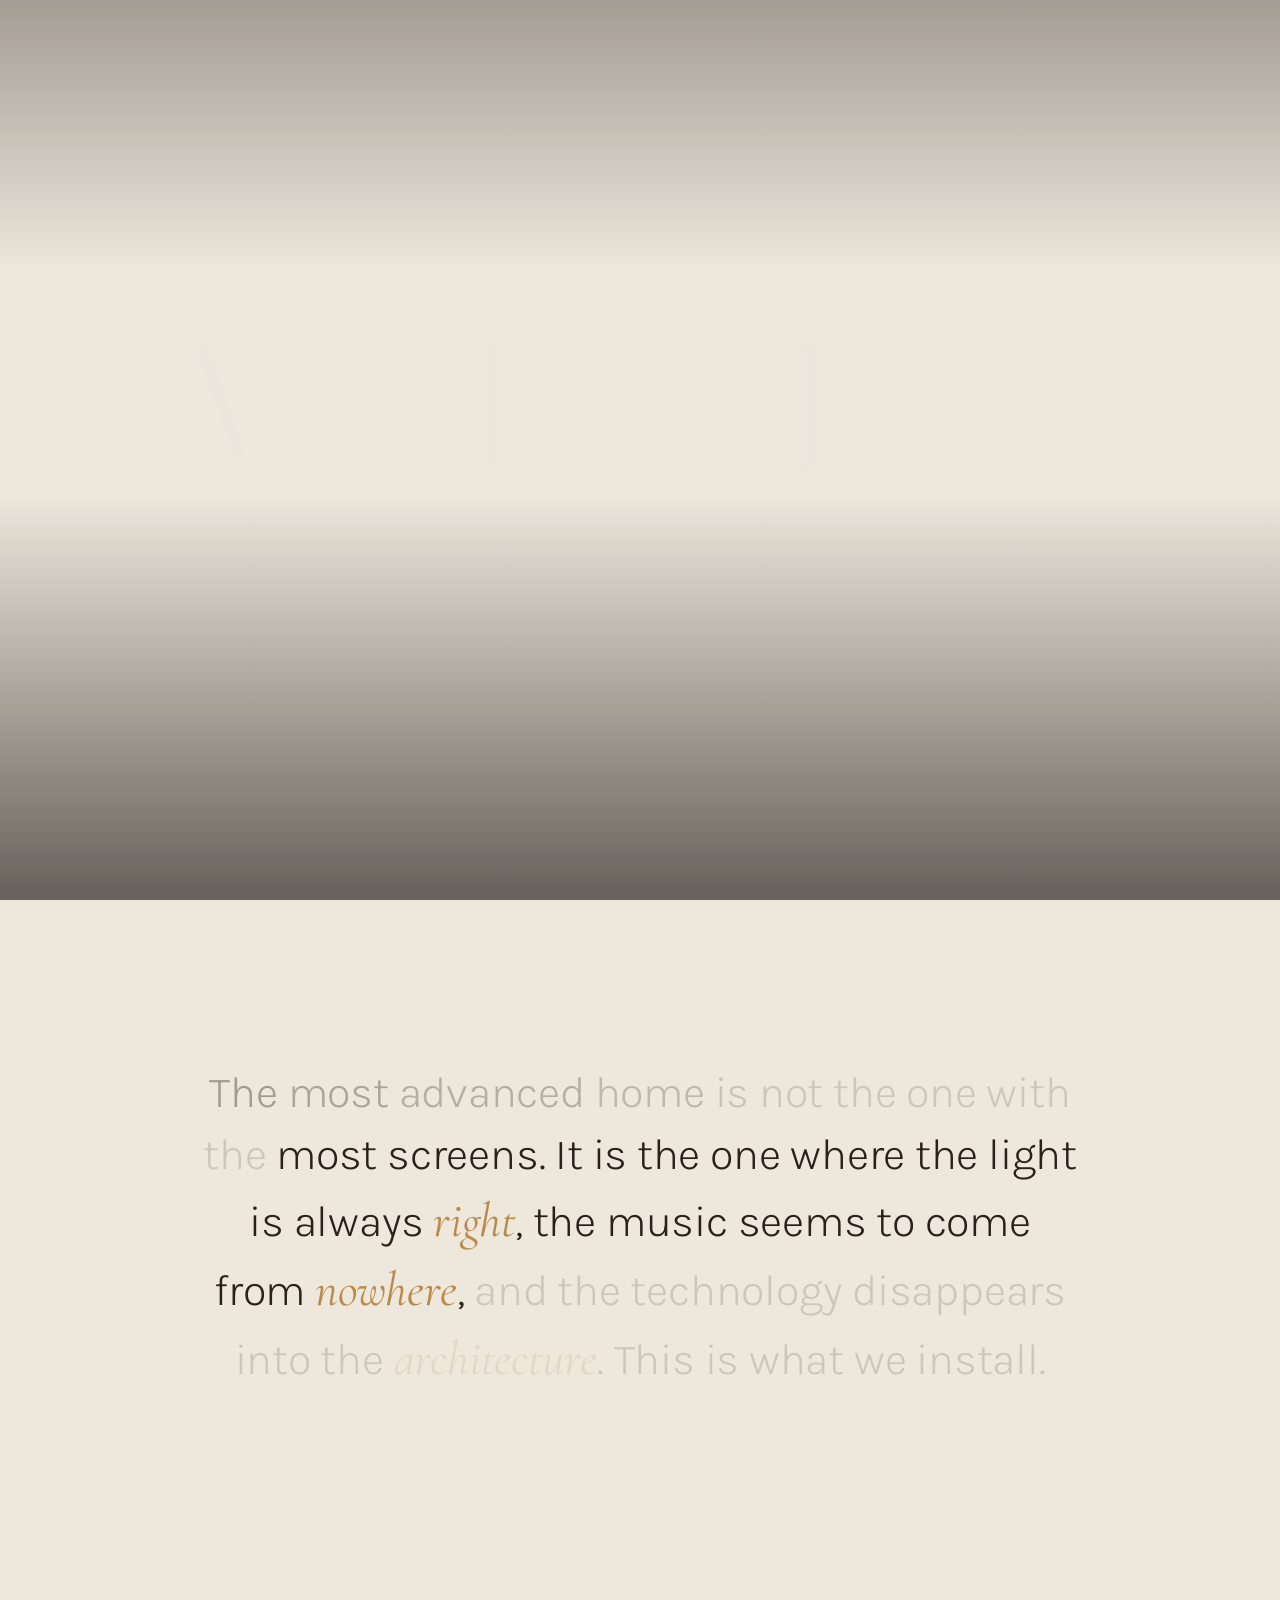
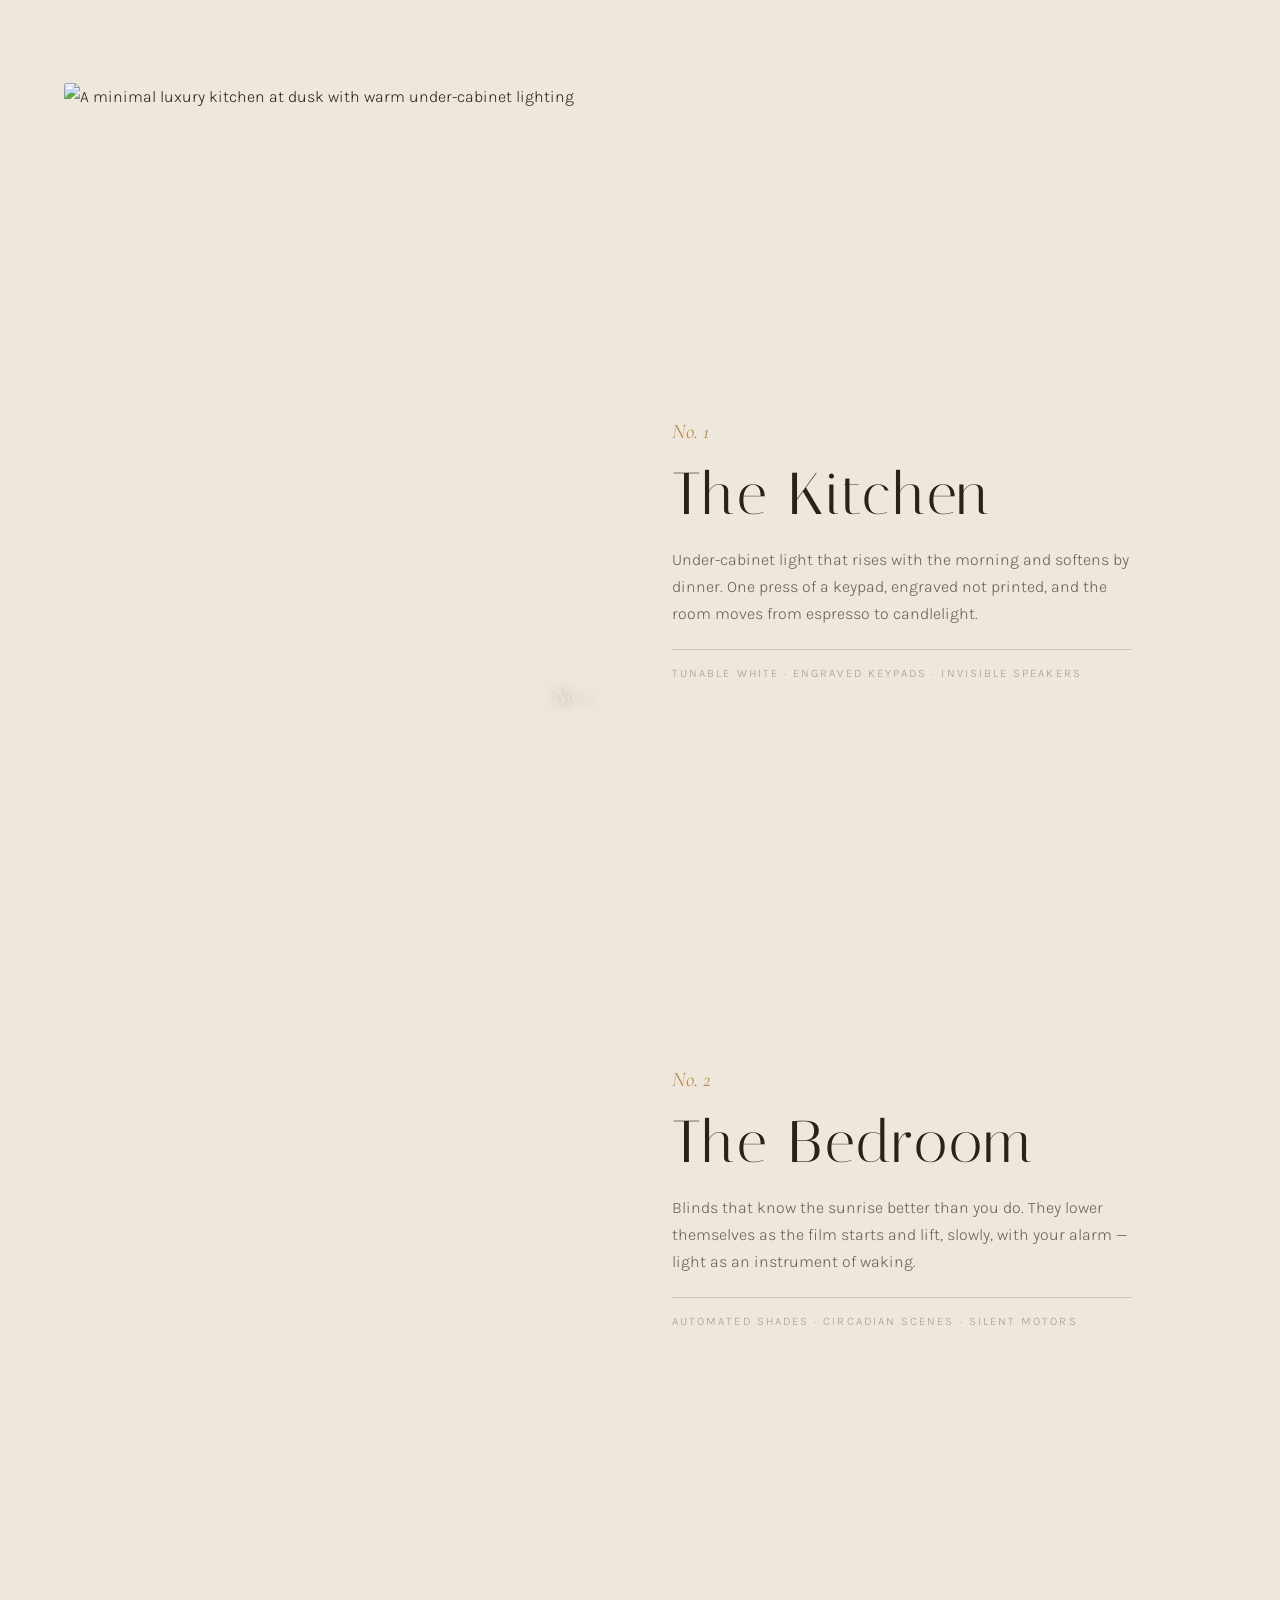
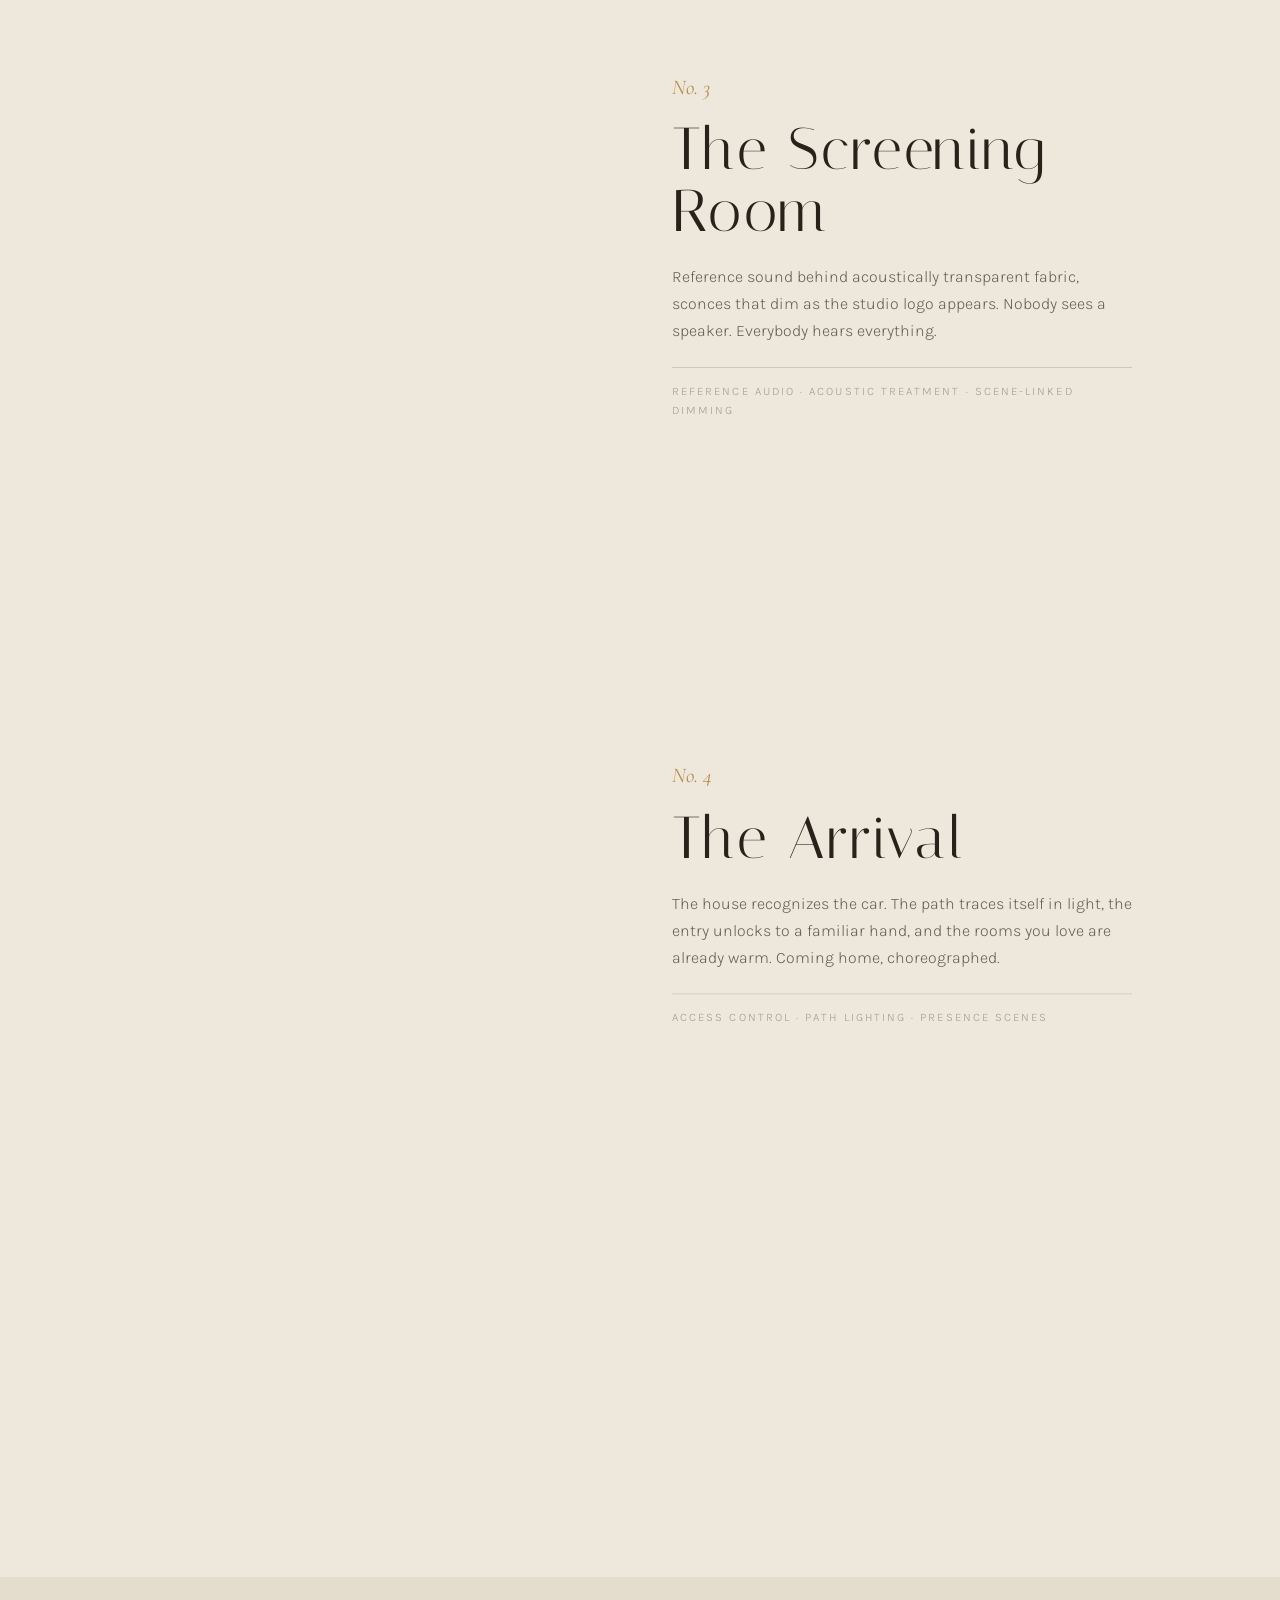
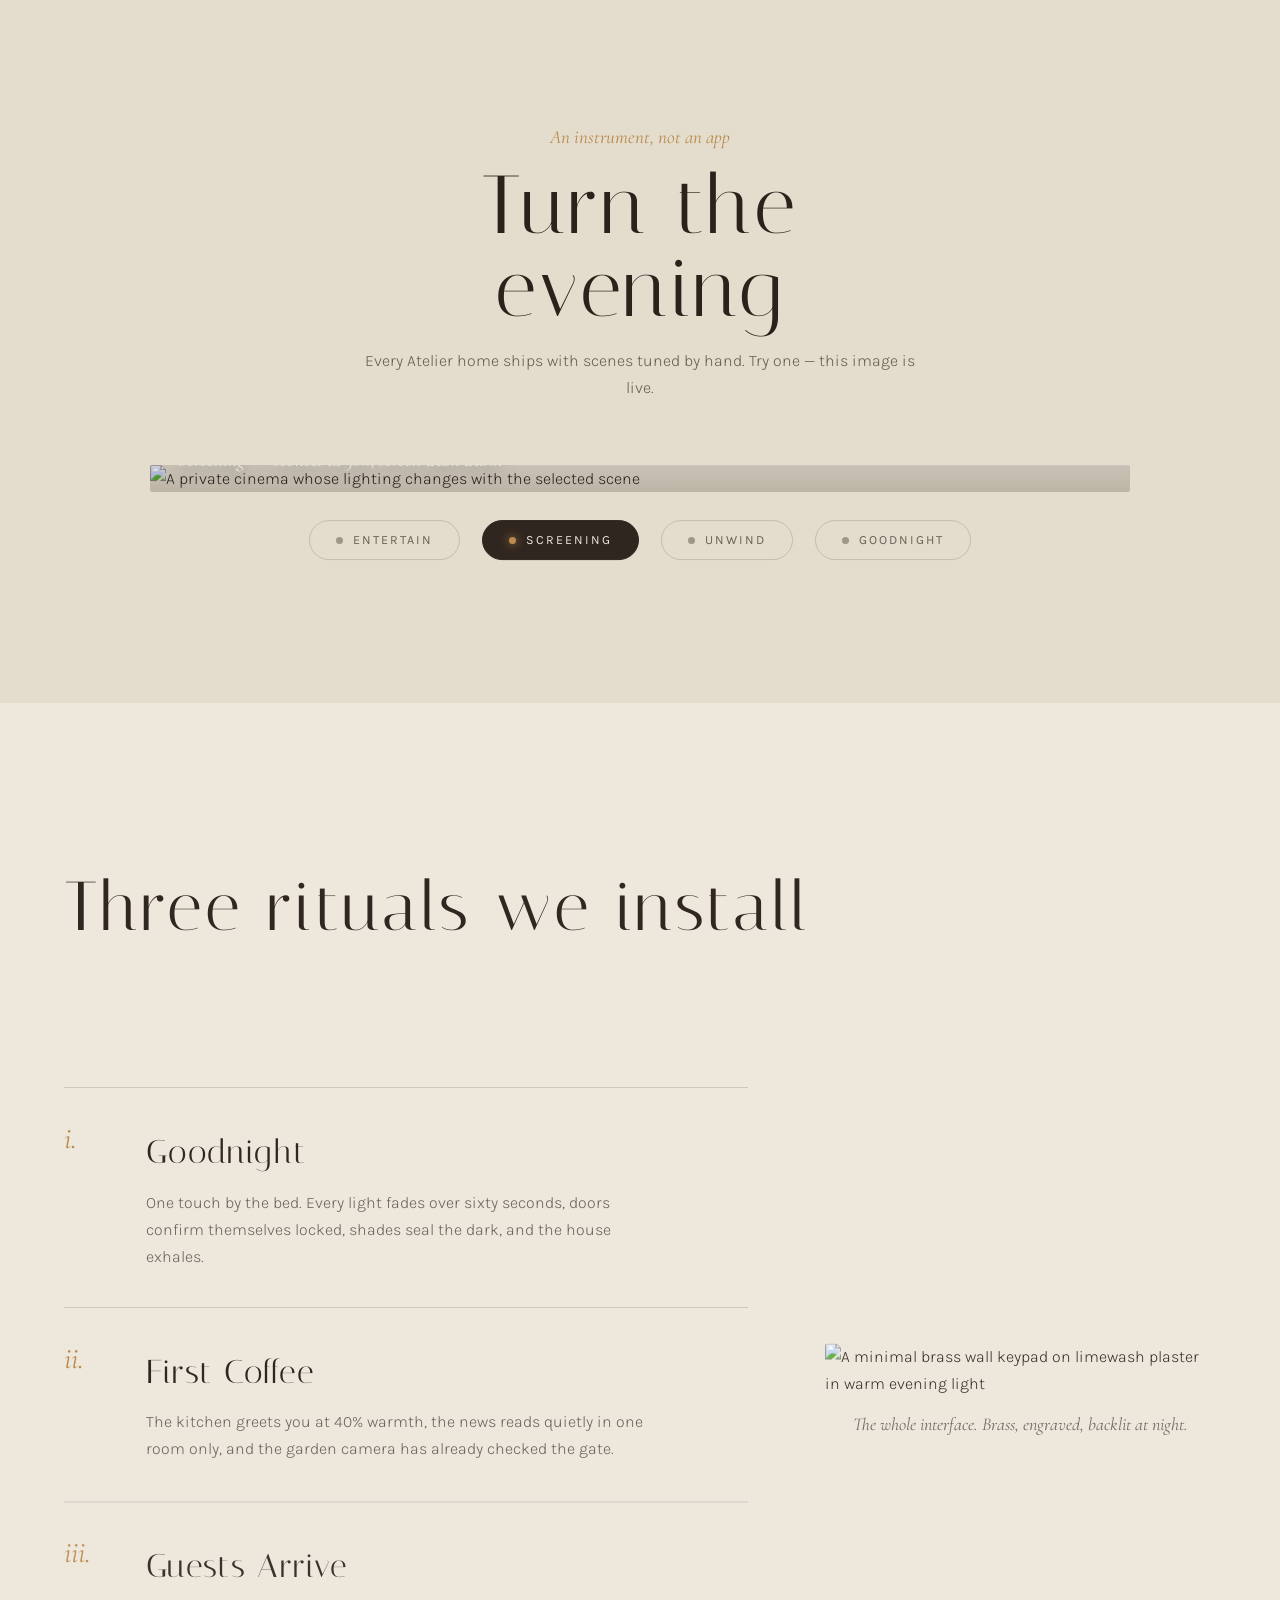
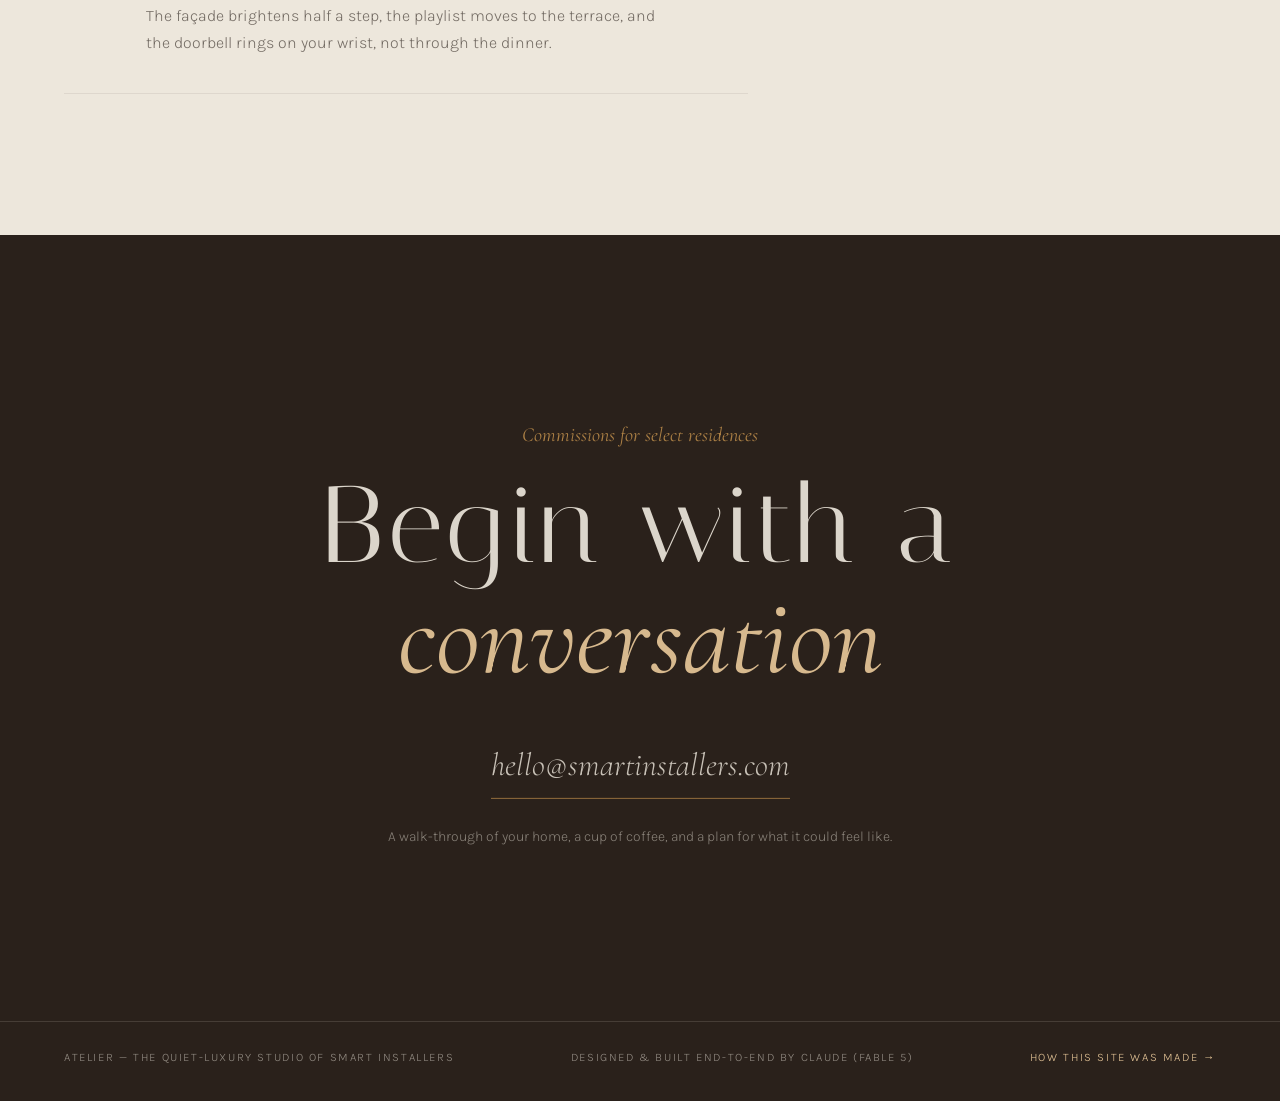
==== atelier/index.html @ b45064ba "Site 3 (Atelier) + guides for sites 2-3; install ffmpeg in CI; add hero video to manifest Co-Authore" ====
<!DOCTYPE html>
<html lang="en">
<head>
<meta charset="UTF-8">
<meta name="viewport" content="width=device-width, initial-scale=1.0">
<title>Atelier — Smart Installers | Technology You Feel, Not See</title>
<meta name="description" content="Atelier is the quiet-luxury face of Smart Installers: whole-home lighting scenes, invisible sound, effortless security. Technology you feel, not see.">
<meta property="og:title" content="Atelier — by Smart Installers">
<meta property="og:description" content="Technology you feel, not see.">
<meta property="og:image" content="./assets/hero-living.jpg">
<meta property="og:type" content="website">
<link rel="icon" href="data:image/svg+xml,%3Csvg xmlns='http://www.w3.org/2000/svg' viewBox='0 0 64 64'%3E%3Crect width='64' height='64' rx='32' fill='%23EDE7DC'/%3E%3Ccircle cx='32' cy='32' r='13' fill='none' stroke='%232A211B' stroke-width='2'/%3E%3Ccircle cx='32' cy='19' r='3.4' fill='%23B98A4A'/%3E%3C/svg%3E">
<link rel="preload" href="./fonts/italiana-latin-400-normal.woff2" as="font" type="font/woff2" crossorigin>
<link rel="preload" href="./fonts/cormorant-garamond-latin-400-italic.woff2" as="font" type="font/woff2" crossorigin>
<link rel="stylesheet" href="./css/main.css">
</head>
<body>

  <!-- veil intro -->
  <div class="veil" id="veil" aria-hidden="true">
    <span class="veil__word">ATELIER</span>
  </div>

  <header class="bar" id="bar">
    <a class="bar__brand" href="#top">
      <span class="bar__mark" aria-hidden="true"></span>
      ATELIER
      <span class="bar__by">by Smart Installers</span>
    </a>
    <nav class="bar__nav" aria-label="Primary">
      <a href="#rooms">Rooms</a>
      <a href="#dial">The Dial</a>
      <a href="#rituals">Rituals</a>
      <a href="./guide/">Guide</a>
      <a class="bar__cta" href="#enquire">Enquire</a>
    </nav>
  </header>

  <main id="top">

    <!-- HERO -->
    <section class="hero">
      <figure class="hero__media" id="heroMedia">
        <video class="hero__video" id="heroVideo" autoplay muted loop playsinline
               poster="./assets/hero-living.jpg" preload="metadata">
          <source src="./assets/hero-living.mp4" type="video/mp4">
        </video>
      </figure>
      <div class="hero__veil" aria-hidden="true"></div>
      <div class="hero__content">
        <p class="hero__eyebrow serif-i" id="heroEyebrow">Smart Installers presents</p>
        <h1 class="hero__title" id="heroTitle" aria-label="Atelier">
          <span>A</span><span>T</span><span>E</span><span>L</span><span>I</span><span>E</span><span>R</span>
        </h1>
        <p class="hero__line" id="heroLine">Technology you <em class="serif-i">feel</em>, not see.</p>
      </div>
      <div class="hero__foot">
        <span class="hero__foot-item">Lighting · Shade · Sound · Security</span>
        <span class="hero__foot-item hero__scroll" aria-hidden="true">Scroll<span class="hero__scroll-line"></span></span>
        <span class="hero__foot-item">Est. on quiet craftsmanship</span>
      </div>
    </section>

    <!-- INTENT -->
    <section class="intent">
      <p class="intent__text" id="intentText">
        The most advanced home is not the one with the most screens.
        It is the one where the light is always <em class="serif-i">right</em>,
        the music seems to come from <em class="serif-i">nowhere</em>,
        and the technology disappears into the <em class="serif-i">architecture</em>.
        This is what we install.
      </p>
    </section>

    <!-- ROOMS: sticky media + scrolling chapters -->
    <section class="rooms" id="rooms">
      <div class="rooms__media">
        <div class="rooms__frame">
          <img class="rooms__img is-active" data-room="0" src="./assets/kitchen.jpg" alt="A minimal luxury kitchen at dusk with warm under-cabinet lighting">
          <img class="rooms__img" data-room="1" src="./assets/bedroom.jpg" alt="A serene bedroom at golden hour with automated blinds half lowered">
          <img class="rooms__img" data-room="2" src="./assets/cinema.jpg" alt="A private cinema in warm cream tones with amber sconces">
          <img class="rooms__img" data-room="3" src="./assets/exterior.jpg" alt="A modern house at twilight with warm light in the windows">
          <span class="rooms__counter serif-i" id="roomsCounter">No. 1</span>
        </div>
      </div>
      <div class="rooms__chapters">
        <article class="chapter" data-room="0">
          <span class="chapter__no serif-i">No. 1</span>
          <h2 class="chapter__title">The Kitchen</h2>
          <p class="chapter__body">Under-cabinet light that rises with the morning and softens by dinner. One press of a keypad, engraved not printed, and the room moves from espresso to candlelight.</p>
          <span class="chapter__spec">Tunable white · Engraved keypads · Invisible speakers</span>
        </article>
        <article class="chapter" data-room="1">
          <span class="chapter__no serif-i">No. 2</span>
          <h2 class="chapter__title">The Bedroom</h2>
          <p class="chapter__body">Blinds that know the sunrise better than you do. They lower themselves as the film starts and lift, slowly, with your alarm — light as an instrument of waking.</p>
          <span class="chapter__spec">Automated shades · Circadian scenes · Silent motors</span>
        </article>
        <article class="chapter" data-room="2">
          <span class="chapter__no serif-i">No. 3</span>
          <h2 class="chapter__title">The Screening Room</h2>
          <p class="chapter__body">Reference sound behind acoustically transparent fabric, sconces that dim as the studio logo appears. Nobody sees a speaker. Everybody hears everything.</p>
          <span class="chapter__spec">Reference audio · Acoustic treatment · Scene-linked dimming</span>
        </article>
        <article class="chapter" data-room="3">
          <span class="chapter__no serif-i">No. 4</span>
          <h2 class="chapter__title">The Arrival</h2>
          <p class="chapter__body">The house recognizes the car. The path traces itself in light, the entry unlocks to a familiar hand, and the rooms you love are already warm. Coming home, choreographed.</p>
          <span class="chapter__spec">Access control · Path lighting · Presence scenes</span>
        </article>
      </div>
    </section>

    <!-- THE DIAL: interactive scene selector -->
    <section class="dial" id="dial">
      <div class="dial__head">
        <p class="dial__kicker serif-i">An instrument, not an app</p>
        <h2 class="dial__title">Turn the evening</h2>
        <p class="dial__sub">Every Atelier home ships with scenes tuned by hand. Try one — this image is live.</p>
      </div>
      <div class="dial__stage">
        <figure class="dial__media">
          <img src="./assets/cinema.jpg" alt="A private cinema whose lighting changes with the selected scene" id="dialImg">
          <div class="dial__wash" id="dialWash" aria-hidden="true"></div>
          <figcaption class="dial__caption serif-i" id="dialCaption">“Screening” — sconces at 30%, screen wash warm</figcaption>
        </figure>
        <div class="dial__controls" role="tablist" aria-label="Lighting scenes">
          <button class="scene" role="tab" aria-selected="false" data-scene="entertain">
            <span class="scene__dot" aria-hidden="true"></span>Entertain
          </button>
          <button class="scene is-active" role="tab" aria-selected="true" data-scene="screening">
            <span class="scene__dot" aria-hidden="true"></span>Screening
          </button>
          <button class="scene" role="tab" aria-selected="false" data-scene="unwind">
            <span class="scene__dot" aria-hidden="true"></span>Unwind
          </button>
          <button class="scene" role="tab" aria-selected="false" data-scene="goodnight">
            <span class="scene__dot" aria-hidden="true"></span>Goodnight
          </button>
        </div>
      </div>
    </section>

    <!-- RITUALS -->
    <section class="rituals" id="rituals">
      <h2 class="rituals__title">Three rituals we install</h2>
      <ol class="rituals__list">
        <li class="ritual">
          <span class="ritual__no serif-i">i.</span>
          <div>
            <h3 class="ritual__name">Goodnight</h3>
            <p class="ritual__body">One touch by the bed. Every light fades over sixty seconds, doors confirm themselves locked, shades seal the dark, and the house exhales.</p>
          </div>
        </li>
        <li class="ritual">
          <span class="ritual__no serif-i">ii.</span>
          <div>
            <h3 class="ritual__name">First Coffee</h3>
            <p class="ritual__body">The kitchen greets you at 40% warmth, the news reads quietly in one room only, and the garden camera has already checked the gate.</p>
          </div>
        </li>
        <li class="ritual">
          <span class="ritual__no serif-i">iii.</span>
          <div>
            <h3 class="ritual__name">Guests Arrive</h3>
            <p class="ritual__body">The façade brightens half a step, the playlist moves to the terrace, and the doorbell rings on your wrist, not through the dinner.</p>
          </div>
        </li>
      </ol>
      <figure class="rituals__aside">
        <img src="./assets/keypad.jpg" alt="A minimal brass wall keypad on limewash plaster in warm evening light" loading="lazy">
        <figcaption class="serif-i">The whole interface. Brass, engraved, backlit at night.</figcaption>
      </figure>
    </section>

    <!-- ENQUIRE -->
    <section class="enquire" id="enquire">
      <p class="enquire__kicker serif-i">Commissions for select residences</p>
      <h2 class="enquire__title">Begin with a<br><em class="serif-i">conversation</em></h2>
      <a class="enquire__link" href="mailto:hello@smartinstallers.com">
        hello@smartinstallers.com
        <span class="enquire__underline" aria-hidden="true"></span>
      </a>
      <p class="enquire__note">A walk-through of your home, a cup of coffee, and a plan for what it could feel like.</p>
    </section>

  </main>

  <footer class="foot">
    <span>ATELIER — the quiet-luxury studio of Smart Installers</span>
    <span>Designed &amp; built end-to-end by Claude (Fable 5)</span>
    <a href="./guide/">How this site was made →</a>
  </footer>

  <script src="./vendor/gsap.min.js"></script>
  <script src="./vendor/ScrollTrigger.min.js"></script>
  <script src="./vendor/SplitText.min.js"></script>
  <script src="./vendor/lenis.min.js"></script>
  <script src="./js/app.js"></script>
</body>
</html>
---- atelier/css/main.css ----
/* ============================================================
   ATELIER — Smart Installers
   Quiet luxury. Bone, espresso, sage, candle-amber.
   Italiana / Cormorant Garamond / Karla.
   ============================================================ */

@font-face {
  font-family: 'Italiana';
  src: url('../fonts/italiana-latin-400-normal.woff2') format('woff2');
  font-weight: 400;
  font-display: swap;
}
@font-face {
  font-family: 'Cormorant Garamond';
  src: url('../fonts/cormorant-garamond-latin-300-normal.woff2') format('woff2');
  font-weight: 300;
  font-display: swap;
}
@font-face {
  font-family: 'Cormorant Garamond';
  src: url('../fonts/cormorant-garamond-latin-400-normal.woff2') format('woff2');
  font-weight: 400;
  font-display: swap;
}
@font-face {
  font-family: 'Cormorant Garamond';
  src: url('../fonts/cormorant-garamond-latin-300-italic.woff2') format('woff2');
  font-weight: 300;
  font-style: italic;
  font-display: swap;
}
@font-face {
  font-family: 'Cormorant Garamond';
  src: url('../fonts/cormorant-garamond-latin-400-italic.woff2') format('woff2');
  font-weight: 400;
  font-style: italic;
  font-display: swap;
}
@font-face {
  font-family: 'Karla';
  src: url('../fonts/karla-latin-300-normal.woff2') format('woff2');
  font-weight: 300;
  font-display: swap;
}
@font-face {
  font-family: 'Karla';
  src: url('../fonts/karla-latin-400-normal.woff2') format('woff2');
  font-weight: 400;
  font-display: swap;
}
@font-face {
  font-family: 'Karla';
  src: url('../fonts/karla-latin-500-normal.woff2') format('woff2');
  font-weight: 500;
  font-display: swap;
}

:root {
  --bone: #ede7dc;
  --bone-deep: #e4dccd;
  --espresso: #2a211b;
  --espresso-soft: rgba(42, 33, 27, 0.68);
  --espresso-faint: rgba(42, 33, 27, 0.38);
  --sage: #8a9b8e;
  --amber: #b98a4a;
  --hairline: rgba(42, 33, 27, 0.16);
  --display: 'Italiana', serif;
  --serif: 'Cormorant Garamond', serif;
  --sans: 'Karla', sans-serif;
  --gutter: clamp(20px, 5vw, 80px);
  --ease-soft: cubic-bezier(0.25, 1, 0.5, 1);
}

* { margin: 0; padding: 0; box-sizing: border-box; }

body {
  background: var(--bone);
  color: var(--espresso);
  font-family: var(--sans);
  font-weight: 300;
  font-size: 16px;
  line-height: 1.7;
  -webkit-font-smoothing: antialiased;
  overflow-x: clip;
}

::selection { background: var(--amber); color: var(--bone); }

.serif-i { font-family: var(--serif); font-style: italic; font-weight: 400; }

/* ---------- veil intro ---------- */
.veil {
  position: fixed;
  inset: 0;
  z-index: 200;
  background: var(--bone);
  display: grid;
  place-items: center;
}
.veil__word {
  font-family: var(--display);
  font-size: clamp(30px, 5vw, 54px);
  letter-spacing: 0.55em;
  padding-left: 0.55em;
  color: var(--espresso);
}

/* ---------- bar ---------- */
.bar {
  position: fixed;
  top: 0; left: 0; right: 0;
  z-index: 100;
  display: flex;
  align-items: center;
  justify-content: space-between;
  gap: 20px;
  padding: 20px var(--gutter);
  transition: background 0.5s, box-shadow 0.5s, padding 0.5s;
}
.bar.is-scrolled {
  background: rgba(237, 231, 220, 0.92);
  backdrop-filter: blur(12px);
  box-shadow: 0 1px 0 var(--hairline);
  padding: 14px var(--gutter);
}
.bar__brand {
  display: flex;
  align-items: baseline;
  gap: 12px;
  text-decoration: none;
  color: var(--espresso);
  font-family: var(--display);
  font-size: 20px;
  letter-spacing: 0.35em;
}
.bar__mark {
  width: 9px; height: 9px;
  border-radius: 50%;
  border: 1.4px solid var(--amber);
  align-self: center;
}
.bar__by {
  font-family: var(--serif);
  font-style: italic;
  font-size: 14px;
  letter-spacing: 0.02em;
  color: var(--espresso-soft);
  text-transform: none;
}
.bar__nav { display: flex; align-items: center; gap: clamp(16px, 2.6vw, 36px); }
.bar__nav a {
  color: var(--espresso-soft);
  text-decoration: none;
  font-size: 13px;
  letter-spacing: 0.16em;
  text-transform: uppercase;
  transition: color 0.3s;
}
.bar__nav a:hover { color: var(--espresso); }
.bar__cta {
  border: 1px solid var(--espresso);
  border-radius: 999px;
  padding: 9px 22px !important;
  color: var(--espresso) !important;
  transition: background 0.35s, color 0.35s !important;
}
.bar__cta:hover { background: var(--espresso); color: var(--bone) !important; }

/* ---------- hero ---------- */
.hero {
  position: relative;
  min-height: 100svh;
  display: flex;
  flex-direction: column;
  justify-content: flex-end;
  overflow: clip;
  color: var(--bone);
}
.hero__media {
  position: absolute;
  inset: 0;
}
.hero__video {
  width: 100%;
  height: 100%;
  object-fit: cover;
  transform: scale(1.06);
}
.hero__veil {
  position: absolute;
  inset: 0;
  background:
    linear-gradient(to bottom, rgba(20, 14, 10, 0.34), transparent 30%, transparent 55%, rgba(20, 14, 10, 0.62));
}
.hero__content {
  position: relative;
  text-align: center;
  padding: 0 var(--gutter);
  margin-bottom: auto;
  margin-top: auto;
}
.hero__eyebrow {
  font-size: clamp(16px, 2vw, 21px);
  color: rgba(237, 231, 220, 0.85);
  margin-bottom: 3vh;
}
.hero__title {
  font-family: var(--display);
  font-weight: 400;
  font-size: clamp(64px, 14vw, 220px);
  line-height: 1;
  letter-spacing: 0.18em;
  text-indent: 0.18em;
}
.hero__title span { display: inline-block; }
.hero__line {
  margin-top: 3vh;
  font-size: clamp(15px, 1.6vw, 19px);
  letter-spacing: 0.06em;
  color: rgba(237, 231, 220, 0.92);
}
.hero__line em { font-size: 1.25em; color: #e9c99a; }
.hero__foot {
  position: relative;
  display: flex;
  justify-content: space-between;
  align-items: flex-end;
  gap: 20px;
  padding: 0 var(--gutter) 26px;
  font-size: 11.5px;
  letter-spacing: 0.2em;
  text-transform: uppercase;
  color: rgba(237, 231, 220, 0.75);
}
.hero__scroll { display: flex; flex-direction: column; align-items: center; gap: 10px; }
.hero__scroll-line {
  width: 1px;
  height: 42px;
  background: rgba(237, 231, 220, 0.5);
  position: relative;
  overflow: hidden;
}
.hero__scroll-line::after {
  content: '';
  position: absolute;
  top: -14px; left: 0;
  width: 1px; height: 14px;
  background: var(--bone);
  animation: descend 2.2s cubic-bezier(0.25, 1, 0.5, 1) infinite;
}
@keyframes descend { to { transform: translateY(56px); } }

/* ---------- intent ---------- */
.intent {
  padding: clamp(110px, 18vh, 210px) var(--gutter);
  display: grid;
  place-items: center;
}
.intent__text {
  max-width: 880px;
  text-align: center;
  font-family: var(--sans);
  font-weight: 300;
  font-size: clamp(24px, 3.4vw, 44px);
  line-height: 1.42;
  letter-spacing: -0.005em;
}
.intent__text em { color: var(--amber); font-size: 1.12em; }
.intent__text .w { display: inline-block; }

/* ---------- rooms ---------- */
.rooms {
  display: grid;
  grid-template-columns: 1fr 1fr;
  gap: clamp(28px, 5vw, 90px);
  padding: 0 var(--gutter);
  align-items: start;
}
.rooms__media {
  position: sticky;
  top: 0;
  height: 100svh;
  display: grid;
  place-items: center;
}
.rooms__frame {
  position: relative;
  width: 100%;
  max-width: 560px;
  aspect-ratio: 3 / 3.55;
  overflow: hidden;
  border-radius: 2px;
}
.rooms__img {
  position: absolute;
  inset: 0;
  width: 100%;
  height: 100%;
  object-fit: cover;
  opacity: 0;
  transform: scale(1.08);
  transition: opacity 0.9s var(--ease-soft), transform 1.6s var(--ease-soft);
}
.rooms__img.is-active { opacity: 1; transform: scale(1); }
.rooms__counter {
  position: absolute;
  right: 18px;
  bottom: 14px;
  color: var(--bone);
  font-size: 20px;
  text-shadow: 0 1px 14px rgba(20, 14, 10, 0.6);
}
.rooms__chapters { padding: 30vh 0 40vh; }
.chapter {
  min-height: 72vh;
  display: flex;
  flex-direction: column;
  justify-content: center;
  max-width: 460px;
}
.chapter__no { color: var(--amber); font-size: 21px; margin-bottom: 14px; }
.chapter__title {
  font-family: var(--display);
  font-weight: 400;
  font-size: clamp(38px, 4.6vw, 64px);
  line-height: 1.05;
  letter-spacing: 0.04em;
  margin-bottom: 20px;
}
.chapter__body { color: var(--espresso-soft); margin-bottom: 22px; }
.chapter__spec {
  font-size: 11.5px;
  letter-spacing: 0.18em;
  text-transform: uppercase;
  color: var(--espresso-faint);
  border-top: 1px solid var(--hairline);
  padding-top: 14px;
}

/* ---------- dial ---------- */
.dial {
  padding: clamp(110px, 16vh, 190px) var(--gutter);
  background: var(--bone-deep);
}
.dial__head { text-align: center; max-width: 560px; margin: 0 auto clamp(40px, 7vh, 70px); }
.dial__kicker { color: var(--amber); font-size: 19px; margin-bottom: 10px; }
.dial__title {
  font-family: var(--display);
  font-weight: 400;
  font-size: clamp(40px, 6.4vw, 88px);
  letter-spacing: 0.05em;
  line-height: 1.02;
  margin-bottom: 16px;
}
.dial__sub { color: var(--espresso-soft); }
.dial__stage { max-width: 980px; margin: 0 auto; }
.dial__media {
  position: relative;
  overflow: hidden;
  border-radius: 2px;
}
.dial__media img { width: 100%; display: block; }
.dial__wash {
  position: absolute;
  inset: 0;
  transition: opacity 0.9s ease, background 0.9s ease;
  mix-blend-mode: multiply;
  pointer-events: none;
}
.dial__caption {
  position: absolute;
  left: 22px;
  bottom: 16px;
  color: var(--bone);
  font-size: 19px;
  text-shadow: 0 1px 16px rgba(20, 14, 10, 0.7);
  transition: opacity 0.4s;
}
.dial__controls {
  display: flex;
  justify-content: center;
  flex-wrap: wrap;
  gap: clamp(10px, 2vw, 22px);
  margin-top: 28px;
}
.scene {
  font-family: var(--sans);
  font-size: 12.5px;
  letter-spacing: 0.16em;
  text-transform: uppercase;
  color: var(--espresso-soft);
  background: none;
  border: 1px solid var(--hairline);
  border-radius: 999px;
  padding: 12px 26px;
  cursor: pointer;
  display: inline-flex;
  align-items: center;
  gap: 10px;
  transition: border-color 0.3s, color 0.3s, background 0.3s;
}
.scene__dot {
  width: 7px; height: 7px;
  border-radius: 50%;
  background: var(--espresso-faint);
  transition: background 0.3s, box-shadow 0.3s;
}
.scene:hover { border-color: var(--espresso); color: var(--espresso); }
.scene.is-active {
  background: var(--espresso);
  border-color: var(--espresso);
  color: var(--bone);
}
.scene.is-active .scene__dot { background: var(--amber); box-shadow: 0 0 10px var(--amber); }

/* ---------- rituals ---------- */
.rituals {
  display: grid;
  grid-template-columns: minmax(0, 7fr) minmax(0, 4fr);
  gap: clamp(36px, 6vw, 110px);
  padding: clamp(110px, 16vh, 190px) var(--gutter);
  align-items: center;
}
.rituals__title {
  grid-column: 1 / -1;
  font-family: var(--display);
  font-weight: 400;
  font-size: clamp(36px, 5.4vw, 74px);
  letter-spacing: 0.05em;
  margin-bottom: clamp(24px, 5vh, 54px);
}
.rituals__list { list-style: none; display: grid; gap: 0; }
.ritual {
  display: grid;
  grid-template-columns: 64px 1fr;
  gap: 18px;
  padding: clamp(24px, 4vh, 40px) 0;
  border-top: 1px solid var(--hairline);
}
.ritual:last-child { border-bottom: 1px solid var(--hairline); }
.ritual__no { font-size: 30px; color: var(--amber); line-height: 1; }
.ritual__name {
  font-family: var(--display);
  font-weight: 400;
  font-size: clamp(24px, 2.6vw, 34px);
  letter-spacing: 0.04em;
  margin-bottom: 8px;
}
.ritual__body { color: var(--espresso-soft); max-width: 520px; }
.rituals__aside { position: relative; }
.rituals__aside img { width: 100%; display: block; border-radius: 2px; }
.rituals__aside figcaption {
  margin-top: 12px;
  color: var(--espresso-soft);
  font-size: 18px;
  text-align: center;
}

/* ---------- enquire ---------- */
.enquire {
  background: var(--espresso);
  color: var(--bone);
  text-align: center;
  padding: clamp(120px, 20vh, 240px) var(--gutter);
}
.enquire__kicker { color: var(--amber); font-size: 20px; margin-bottom: 18px; }
.enquire__title {
  font-family: var(--display);
  font-weight: 400;
  font-size: clamp(46px, 8.5vw, 130px);
  line-height: 1.02;
  letter-spacing: 0.04em;
  margin-bottom: 40px;
}
.enquire__title em { color: #e9c99a; letter-spacing: 0; }
.enquire__link {
  position: relative;
  display: inline-block;
  color: var(--bone);
  text-decoration: none;
  font-family: var(--serif);
  font-style: italic;
  font-size: clamp(20px, 3vw, 32px);
  padding-bottom: 6px;
}
.enquire__underline {
  position: absolute;
  left: 0; right: 0; bottom: 0;
  height: 1px;
  background: var(--amber);
  transform-origin: left;
  transition: transform 0.5s var(--ease-soft);
}
.enquire__link:hover .enquire__underline { transform: scaleX(0.3); }
.enquire__note {
  margin-top: 26px;
  color: rgba(237, 231, 220, 0.6);
  font-size: 14px;
}

/* ---------- footer ---------- */
.foot {
  background: var(--espresso);
  color: rgba(237, 231, 220, 0.55);
  display: flex;
  justify-content: space-between;
  flex-wrap: wrap;
  gap: 12px 32px;
  padding: 26px var(--gutter) 34px;
  font-size: 11.5px;
  letter-spacing: 0.14em;
  text-transform: uppercase;
  border-top: 1px solid rgba(237, 231, 220, 0.14);
}
.foot a { color: #e9c99a; text-decoration: none; }
.foot a:hover { color: var(--bone); }

/* ---------- responsive ---------- */
@media (max-width: 920px) {
  .bar__nav a:not(.bar__cta) { display: none; }
  .rooms { grid-template-columns: 1fr; }
  .rooms__media { position: relative; height: auto; }
  .rooms__frame { aspect-ratio: 4 / 3; max-width: none; }
  .rooms__chapters { padding: 40px 0 20px; }
  .chapter { min-height: 0; padding: 34px 0; }
  .rituals { grid-template-columns: 1fr; }
  .rituals__aside { max-width: 420px; margin: 0 auto; }
  .hero__foot-item:first-child, .hero__foot-item:last-child { display: none; }
}

/* ---------- reduced motion ---------- */
@media (prefers-reduced-motion: reduce) {
  *, *::before, *::after {
    animation-duration: 0.001s !important;
    transition-duration: 0.001s !important;
  }
  .veil { display: none; }
  .hero__video { display: none; }
  .hero__media { background: url('../assets/hero-living.jpg') center / cover; }
}
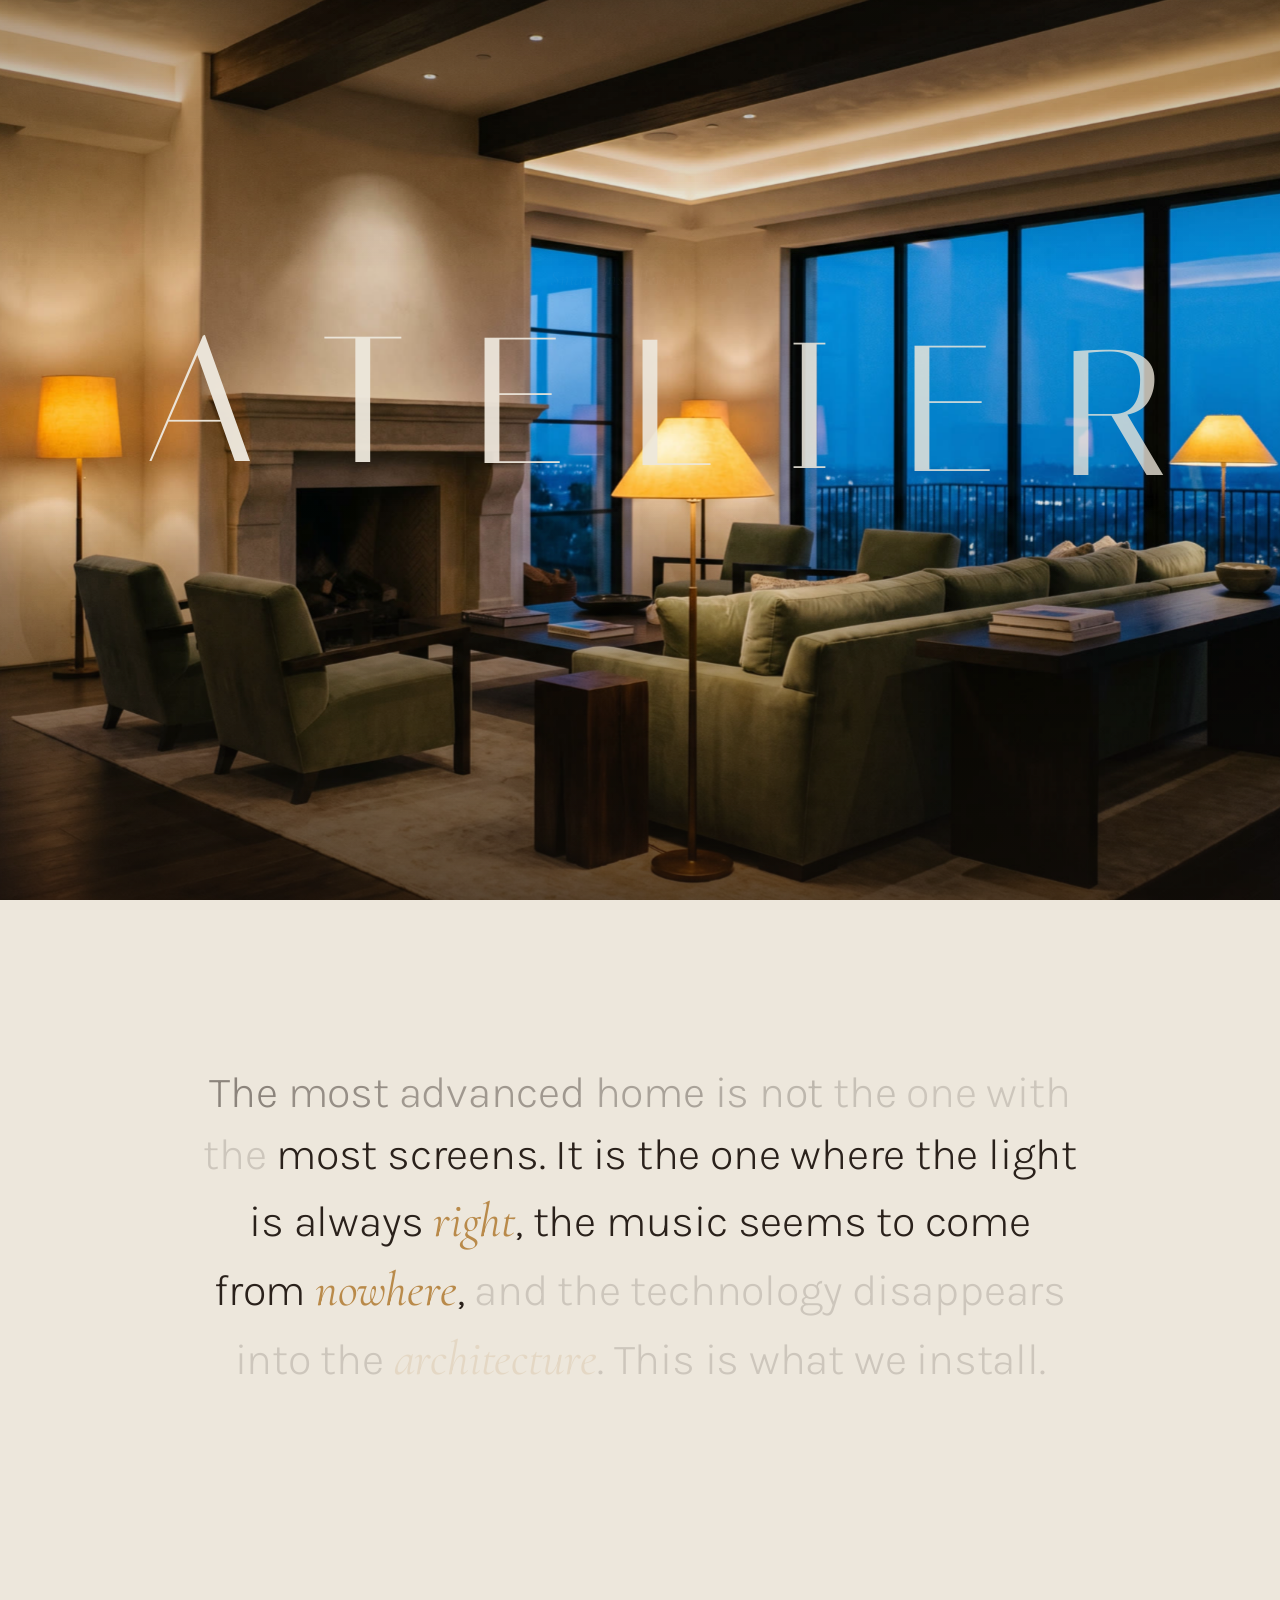
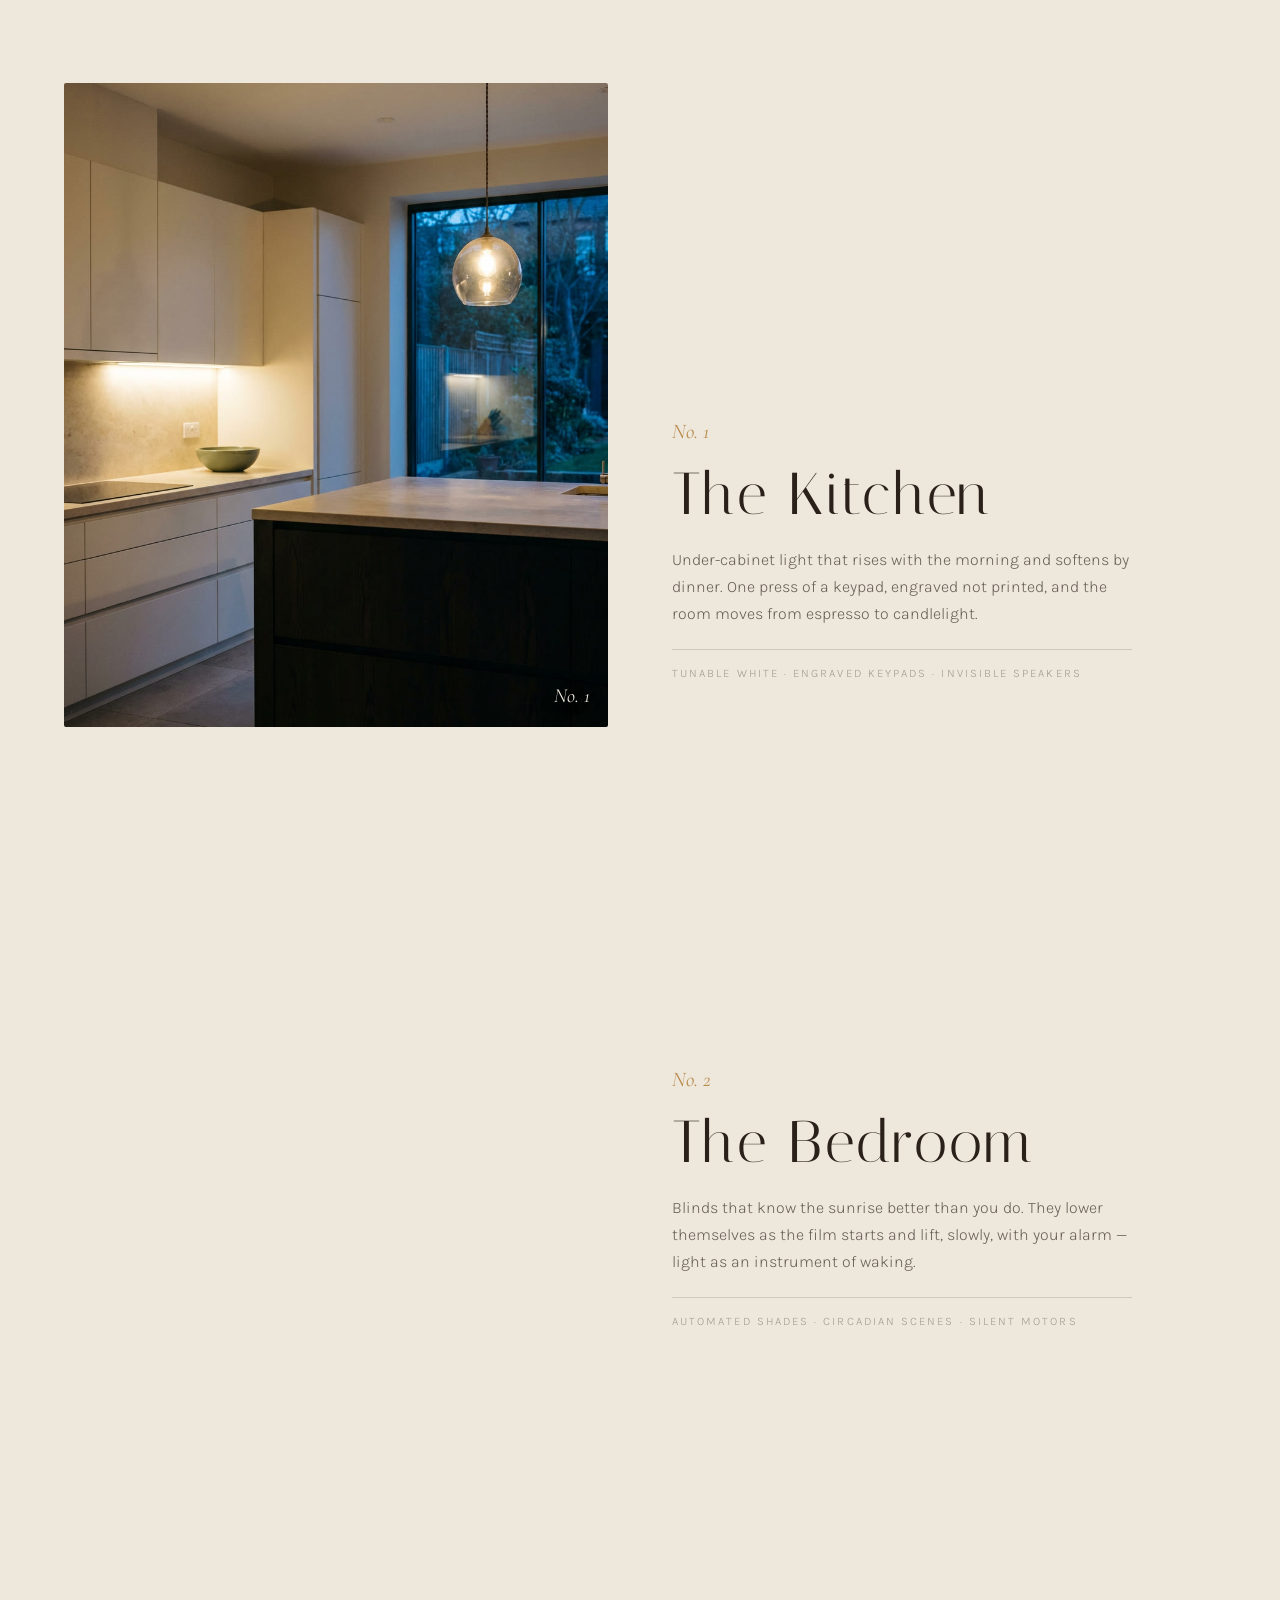
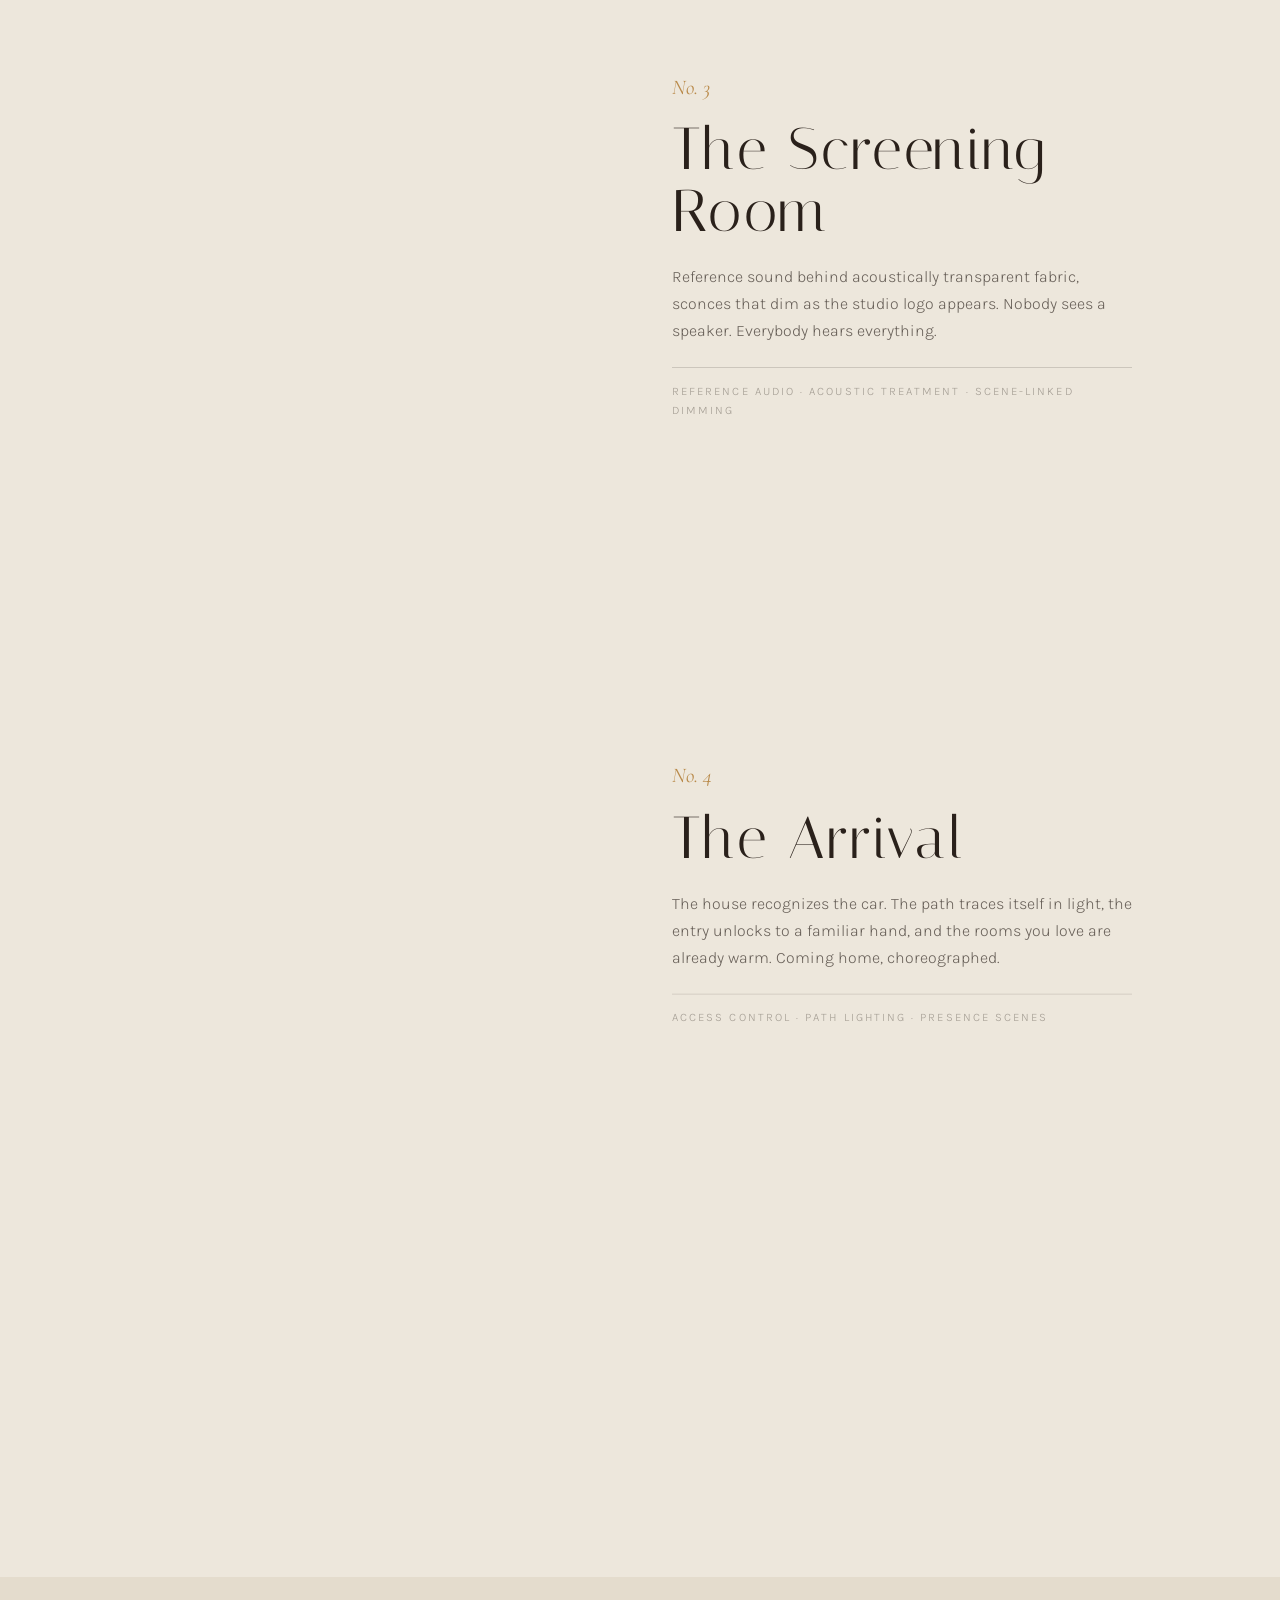
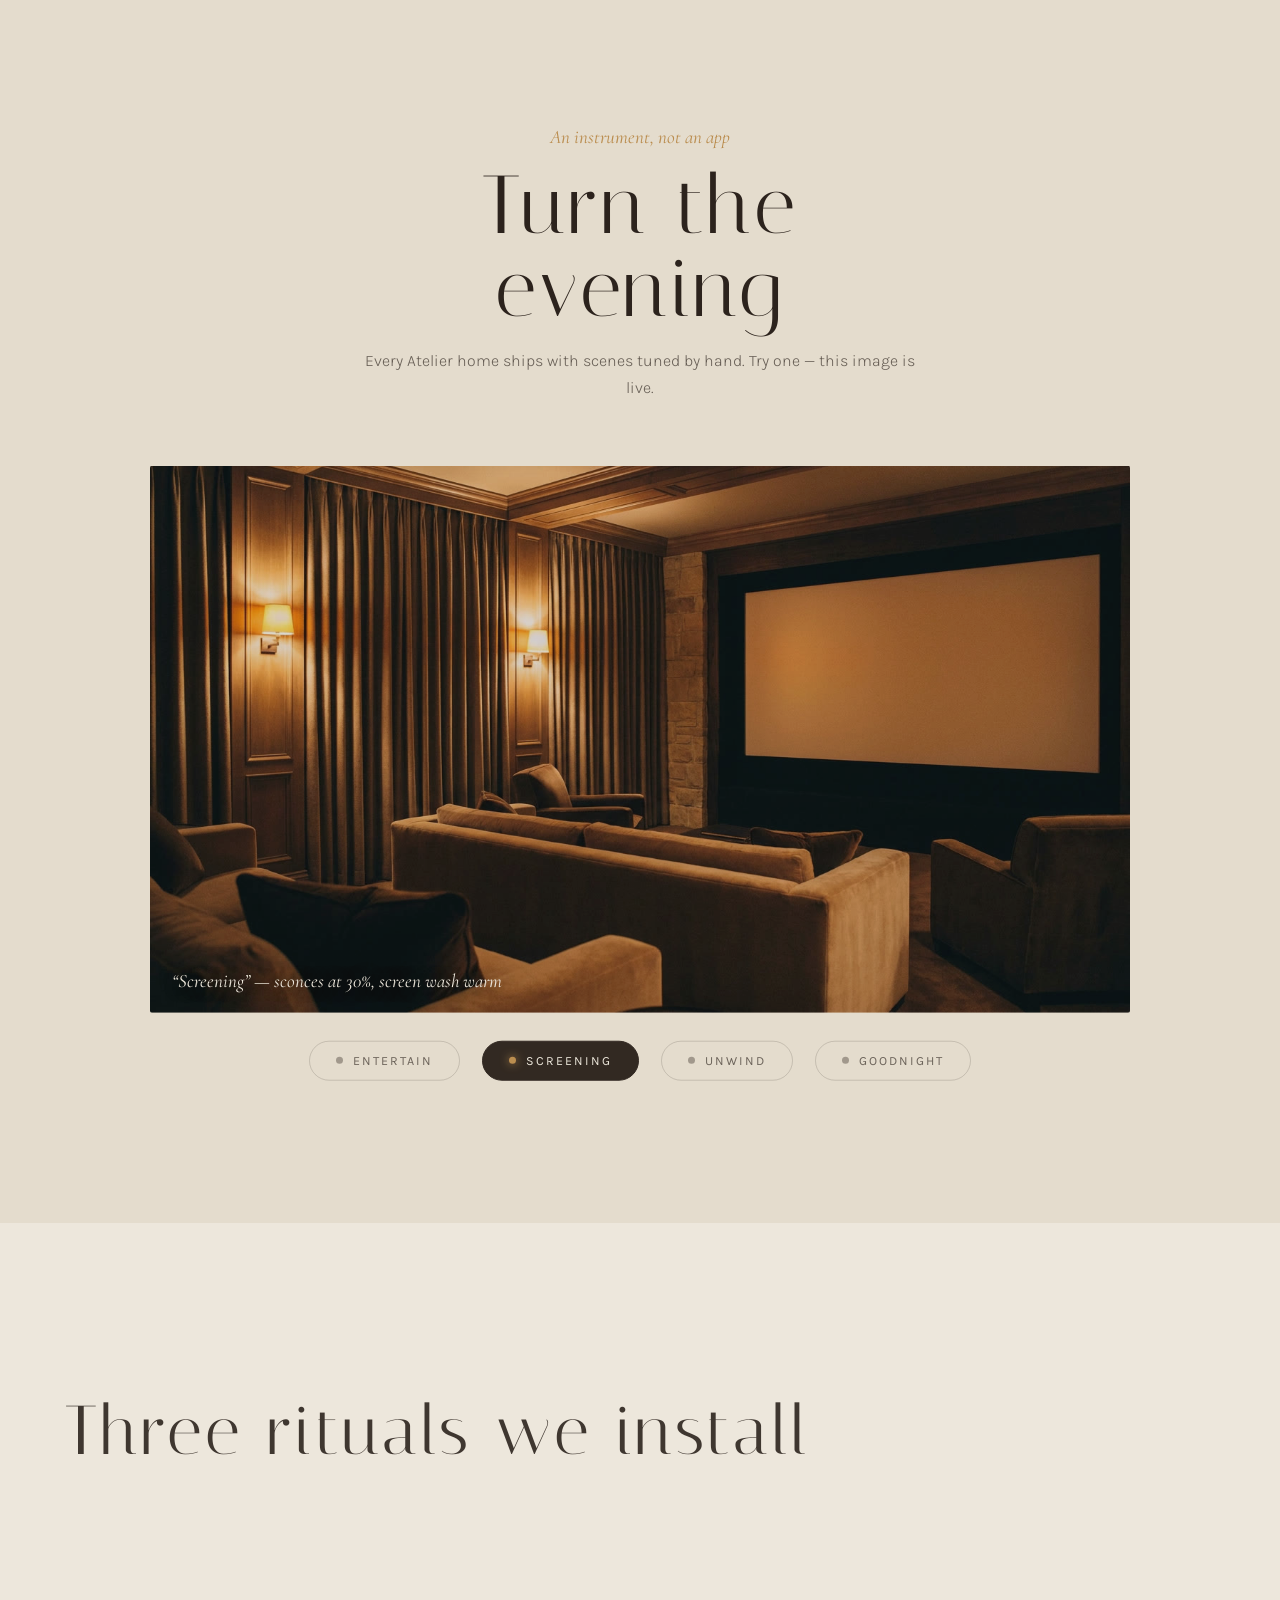
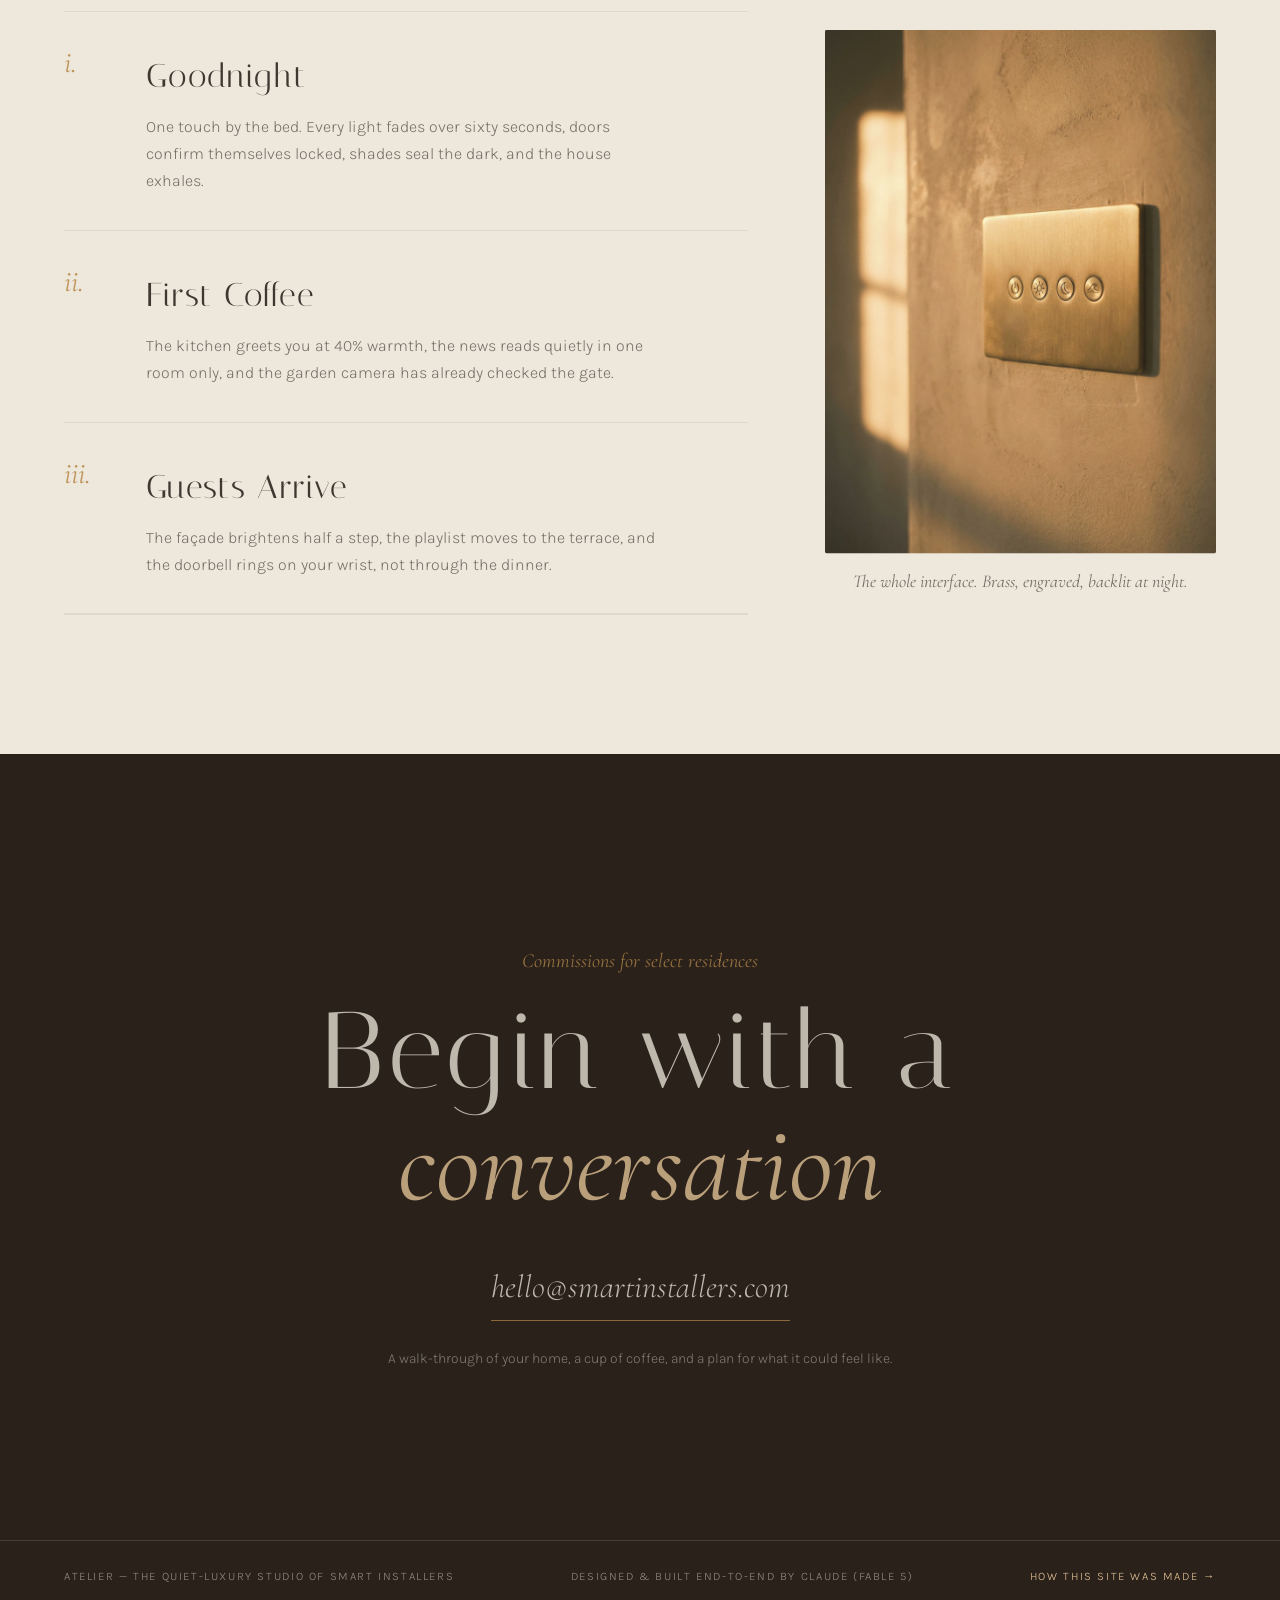
==== commit 742573ef: "Iteration pass 3: README, absolute OG images, universal explicit links for any static host Co-Author" ====
--- a/atelier/index.html
+++ b/atelier/index.html
@@ -7,7 +7,7 @@
 <meta name="description" content="Atelier is the quiet-luxury face of Smart Installers: whole-home lighting scenes, invisible sound, effortless security. Technology you feel, not see.">
 <meta property="og:title" content="Atelier — by Smart Installers">
 <meta property="og:description" content="Technology you feel, not see.">
-<meta property="og:image" content="./assets/hero-living.jpg">
+<meta property="og:image" content="https://am1rarabov1.github.io/-/atelier/assets/hero-living.jpg">
 <meta property="og:type" content="website">
 <link rel="icon" href="data:image/svg+xml,%3Csvg xmlns='http://www.w3.org/2000/svg' viewBox='0 0 64 64'%3E%3Crect width='64' height='64' rx='32' fill='%23EDE7DC'/%3E%3Ccircle cx='32' cy='32' r='13' fill='none' stroke='%232A211B' stroke-width='2'/%3E%3Ccircle cx='32' cy='19' r='3.4' fill='%23B98A4A'/%3E%3C/svg%3E">
 <link rel="preload" href="./fonts/italiana-latin-400-normal.woff2" as="font" type="font/woff2" crossorigin>
@@ -31,7 +31,7 @@
       <a href="#rooms">Rooms</a>
       <a href="#dial">The Dial</a>
       <a href="#rituals">Rituals</a>
-      <a href="./guide/">Guide</a>
+      <a href="./guide/index.html">Guide</a>
       <a class="bar__cta" href="#enquire">Enquire</a>
     </nav>
   </header>
@@ -189,7 +189,7 @@
   <footer class="foot">
     <span>ATELIER — the quiet-luxury studio of Smart Installers</span>
     <span>Designed &amp; built end-to-end by Claude (Fable 5)</span>
-    <a href="./guide/">How this site was made →</a>
+    <a href="./guide/index.html">How this site was made →</a>
   </footer>
 
   <script src="./vendor/gsap.min.js"></script>
--- a/atelier/css/main.css
+++ b/atelier/css/main.css
@@ -123,6 +123,14 @@
   box-shadow: 0 1px 0 var(--hairline);
   padding: 14px var(--gutter);
 }
+/* over the hero photograph the bar runs light */
+.bar:not(.is-scrolled) .bar__brand,
+.bar:not(.is-scrolled) .bar__by { color: var(--bone); }
+.bar:not(.is-scrolled) .bar__by { color: rgba(237, 231, 220, 0.8); }
+.bar:not(.is-scrolled) .bar__nav a { color: rgba(237, 231, 220, 0.85); text-shadow: 0 1px 12px rgba(20, 14, 10, 0.45); }
+.bar:not(.is-scrolled) .bar__nav a:hover { color: #fff; }
+.bar:not(.is-scrolled) .bar__cta { border-color: rgba(237, 231, 220, 0.75); color: var(--bone) !important; }
+.bar:not(.is-scrolled) .bar__cta:hover { background: var(--bone); color: var(--espresso) !important; }
 .bar__brand {
   display: flex;
   align-items: baseline;
@@ -516,6 +524,13 @@
 .foot a:hover { color: var(--bone); }
 
 /* ---------- responsive ---------- */
+@media (max-width: 600px) {
+  .hero__title {
+    font-size: clamp(38px, 14.5vw, 60px);
+    letter-spacing: 0.12em;
+    text-indent: 0.12em;
+  }
+}
 @media (max-width: 920px) {
   .bar__nav a:not(.bar__cta) { display: none; }
   .rooms { grid-template-columns: 1fr; }
